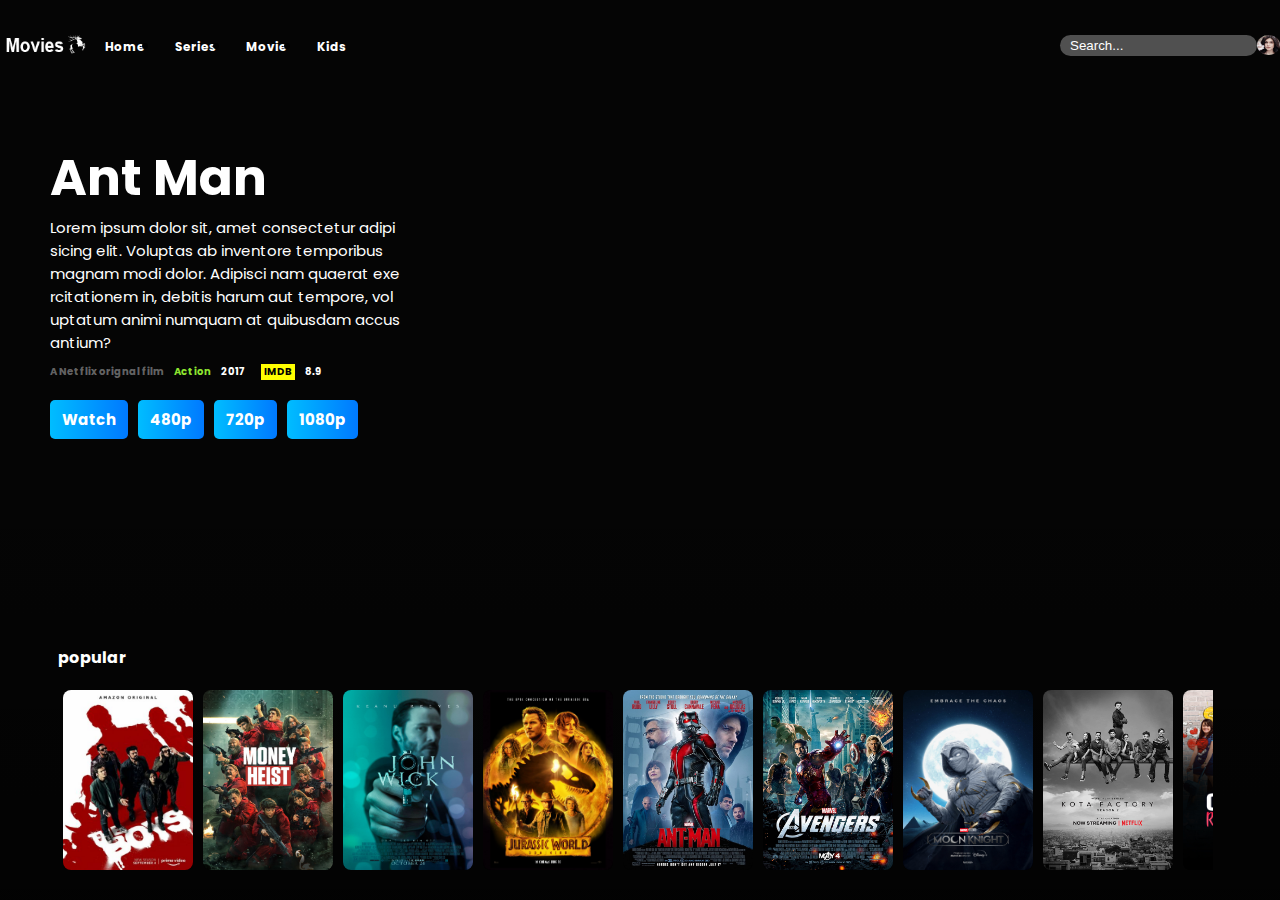
==== Ant Man.html @ 2d6aa15d "added" ====
<!DOCTYPE html>
<html lang="en">
<head>
    <meta charset="UTF-8">
    <meta name="viewport" content="width=device-width, initial-scale=1.0">
    <title>Money Heist</title>
    <link rel="stylesheet" href="https://cdnjs.cloudflare.com/ajax/libs/font-awesome/6.5.2/css/all.min.css" integrity="sha512-SnH5WK+bZxgPHs44uWIX+LLJAJ9/2PkPKZ5QiAj6Ta86w+fsb2TkcmfRyVX3pBnMFcV7oQPJkl9QevSCWr3W6A==" crossorigin="anonymous" referrerpolicy="no-referrer" />
    <link rel="preconnect" href="https://fonts.googleapis.com">
<link rel="preconnect" href="https://fonts.gstatic.com" crossorigin>
<link href="https://fonts.googleapis.com/css2?family=Poppins:ital,wght@0,100;0,200;0,300;0,400;0,500;0,600;0,700;0,800;0,900;1,100;1,200;1,300;1,400;1,500;1,600;1,700;1,800;1,900&display=swap" rel="stylesheet">
<link rel="stylesheet" href="./style.css">
<link rel="shortcut icon" href="./img/favicon.png" type="image/x-icon">
</head>
<body>
    <header>
        <video src="./video/Y2meta.app-Marvel Studios’ Ant-Man and The Wasp_ Quantumania _ Official Trailer-(720p).mp4" autoplay loop muted></video>
        <nav>
            <div class="logo_ul">
                <img src="./img/logo.png" alt="logo">
                <ul>
                    <li>
                        <a href="/">Home</a>
                    </li>
                    <li>
                        <a href="#" id="series">Series</a>
                    </li>
                    <li>
                        <a href="#" id="movies">Movie</a>
                    </li>
                    <li>
                        <a href="#">Kids</a>
                    </li>
                </ul>
            </div>
            <div class="search_user">
                <input type="text" placeholder="Search..." id="search_input">
                <img src="./img/user.jpg" alt="profile">
                <div class="search">
                    <!-- <a href="#" class="card" >
                        <img src="./img/the boys.jpg" alt="theboys">
                        <div class="cont">
                            <h3>The Boys</h3>
                            <p>Action, 2023, <span>IMDB</span><i class="fa-solid fa-star"></i>9.6</p>
                        </div>
                    </a> -->
                   
                   
                </div>
            </div>
        </nav>
        <div class="content">
            <h1 id="title" >Ant Man</h1>
            <p>Lorem ipsum dolor sit, amet consectetur adipisicing elit. Voluptas ab inventore temporibus magnam modi dolor. Adipisci nam quaerat exercitationem in, debitis harum aut 
                tempore, voluptatum animi numquam at quibusdam accusantium?</p>
                <div class="details">
                    <h6>A Netflix orignal film</h6>
                    <h5 id="gen">Action</h5>
                    <h4 id="date">2021</h4>
                    <h3 id="rate"><span>IMDB</span><i class="fa-solid fa-star"></i>9.6</h3>
                </div>
                <div class="btns">
                    <a href="#" id="play">Watch<i class="fa-solid fa-play"></i></a>
                    <a href="#" download="The Boys 480p" id="low_q">480p</a>
                    <a href="#" download="The Boys 720p" id="medium_q">720p</a>
                    <a href="#" download="The Boys 1080p" id="high_q">1080p</a>
                </div>
        </div>
        <section>
            <h4>popular</h4>
            <i class="fa-solid fa-chevron-left"></i>
            <i class="fa-solid fa-chevron-right"></i>
            <div class="cards">
                <!-- <a href="#" class="card">
                    <img class="poster" src="./img/the boys.jpg" alt="theboys">
                    <div class="rest-card">
                        <img src="./img/the boys1.jpg" alt="">
                        <div class="cont">
                            <h4>The boys</h4>
                            <div class="sub">
                                <p>Action , 2022</p>
                                <h3><span>IMDB</span><i class="fa-solid fa-star"></i>9.6</h3>
                            </div>
                        </div>
                    </div>
                </a> -->
                
                
            </div>
        </section>
    </header>

    <script src="./app.js"></script>

    <script >
        

        fetch(json_url)
        
        .then(Response => Response.json())
        .then((data) => {
            document.getElementById('title').innerText = data[4].name;
            document.getElementById('gen').innerText = data[4].genre;
            document.getElementById('date').innerText = data[4].date;
            document.getElementById('rate').innerHTML = `
            <span>IMDB</span><i class="fa-solid fa-star"></i>${data[4].imdb}`;

        })

    
        
      
    </script>
</body>
</html>
---- style.css ----
* {
    margin: 0px;
    padding: 0px;
    box-shadow: border-box;
}

body {
    width: 100%;
    height: 100vh;
    background-color: rgb(54, 54, 54);
    font-family: "Poppins", sans-serif;
    display: flex;
    align-items: center;
    justify-content: center;
}
header {
    position: relative;
    width: 100%;
    height: 100%;
    /* border: 2px solid #fff; */
    /* border-radius: 28px; */
    overflow: hidden;
    /* box-shadow: 0px 5px 25px -8px #000000; */
}
header::before {
    content: "";
    position: absolute;
    width: 100%;
    height: 100%;
    /* background: url("./img/money\ heist1.jpg") no-repeat center center/cover; */
    background-color: #000;
    opacity: .9;
    z-index: -1;
}

header::after {
    content: "";
    position: absolute;
    width: 100%;
    height: 100%;
    background: linear-gradient(180deg, transparent, #000);
    z-index: -1;
}
header video {
    position: absolute;
    width: 110%;
    height: 160%;
    top: -38%;
    /* left: -20%; */
    z-index: -1;
}

header nav {
    width: 100%;
    height: 10%;
    
    display: flex;
    align-items: center;
    justify-content: space-between;
   /* margin-right: 30px; */
   
}
header  nav .logo_ul{
    display: flex;
    align-items: center;
    justify-content: center;
}
header  nav .logo_ul img{
    width: 90px;
    text-decoration: none;
}
header  nav .logo_ul ul{
    display: flex;
    align-items: center;
    justify-content: center;
    text-decoration: none;
}
header  nav .logo_ul ul li{
    padding: 3px 15px;
    text-align: center;
    text-decoration: none;
}
header  nav .logo_ul ul li a {
    text-decoration: none;
    color: #fff;
    font-size: 12px;
    font-weight: bold;
    transition: 3s linear;

}
header  nav .logo_ul ul li a:hover {
    color: rgb(255, 255, 255 , 0.7)

}
header nav .search_user {
    position: relative;
    display: flex;
    align-items: center;
    justify-content: center; 
    
}
header nav .search_user input {
    padding: 3px 10px;
    border-radius: 20px;
    border: none;
    outline: none;
    background-color: rgb(255, 255, 255 , .3);
    /* margin-right: 10px; */
    /* z-index: 9999; */
}
header nav .search_user input::placeholder {
    color: #fff;
}
header nav .search_user img {
    width: 23px;
    height: 20px;
    border-radius:50% ;
}
header nav .search_user .search {
    position: absolute;
    width: 320px;
    height: 270px;
    /* border: 1px solid #fff; */
    right: 0;
    top: 40px;
    z-index: 99999;
    overflow-y: auto;
    /* background-color: rgb(255, 255, 255 , .3); */
}
header nav .search_user .search::-webkit-scrollbar {
    width: 5px;
    background-color: rgb(255, 255, 255, 0.3);
    border-radius: 5px;
    visibility: hidden;
}

header nav .search_user .search::-webkit-scrollbar-thumb {
    width: 5px;
    background-color: rgb(255, 255, 255, .3);
    border-radius: 5px;
    visibility: hidden;
}
header nav .search_user .search:hover::-webkit-scrollbar {
    
    visibility: visible;
}
header nav .search_user .search:hover::-webkit-scrollbar-thumb {
    
    visibility: visible;
}
header nav .search_user .search .card {
    position: relative;
    width: 100%;
    height: 50px;
    display: flex;
    margin-bottom: 5px;
    padding: 3px 0px;
    text-decoration: none;
    display: none;
}
header nav .search_user .search .card::before {
    content: "";
    position: absolute;
    width: 100%;
    height: 100%;
    background: rgb(255, 255, 255, .1) ;
    -webkit-backdrop-filter: blur(5px);
    opacity: .9;
    z-index: -1;
}
header nav .search_user .search .card img {
    width: 25px;
    height: 90%;
    border-radius: 2px;
    margin-left: 8px;
}
header nav .search_user .search .card .cont {
    color: white;
    margin-left: 10px;
}
header nav .search_user .search .card .cont h3 {
   font-size: 10px;
   line-height: 25px;
   overflow: hidden;
   text-overflow: ellipsis;
   white-space: nowrap;
   width: 250px;
}
header nav .search_user .search .card .cont p {
    font-size: 10px;
    color: rgb(255, 255, 255, -0);
    /* background-color: aquamarine; */
}
header nav .search_user .search .card .cont span {
    background-color: yellow;
    color: black;
    padding: 0px 3px;
    margin: 0px 5px ;
    font-weight: 500;
}
header .content {
    position: relative;
    color: white;
    margin-top: 50px;
    padding-left: 50px;

}
header .content h1 {
    font-size: 50px;
}
header .content p {
    font-size: 15px;
    width: 350px;
    word-break: break-all;
}
header .content .details {
    display: flex;
    align-items: center;
    margin-top: 10px;
}
header .content .details h6 {
    font-size: 10px;
    margin-right: 10px;
    color: rgb(255, 255, 255, .4);
}
header .content .details h5 {
    color: rgb(142, 230, 48);
    font-size: 10px;
    margin-right: 10px;
}
header .content .details h4 {
    color: white;
    font-size: 10px;
    margin-right: 10px;
}
header .content .details h3 {
    color: white;
    display: flex;
    align-items: center;
    font-size: 10px;
}
header .content .details h3 span {
    padding: 0px 3px;
    background-color:yellow ;
    margin: 0px 5px 0px 5px;
    color: #000;
}
header .content .details h3 i{
    margin-right: 5px;
}
header .content .btns {
    margin-top: 20px;
    display: flex;
    align-items: center;
}
header .content .btns a {
    padding: 8px 12px;
    font-size: 15px;
    font-weight: 680;
    background: linear-gradient(90deg, #00bdff, #0079ff);
    border-radius: 5px;
    color: white;
    margin-right: 10px;
    text-decoration: none;
    animation: button 1s linear infinite ;
}

@keyframes button {
    0% {
        background: linear-gradient(0deg, #00bdff, #0079ff);
    }
    12% {
        background: linear-gradient(45deg, #00bdff, #0079ff);
    }
    24% {
        background: linear-gradient(95deg, #00bdff, #0079ff);
    }
    34% {
        background: linear-gradient(145deg, #00bdff, #0079ff);
    }
    42% {
        background: linear-gradient(195deg, #00bdff, #0079ff);   
    }
    60% {
        background: linear-gradient(245deg, #00bdff, #0079ff);   
    }
    72% {
        background: linear-gradient(295deg, #00bdff, #0079ff);   
    }
    100% {
        background: linear-gradient(360deg, #00bdff, #0079ff);   
    }
}

header section{
    position: absolute;
    width: 93%;
    height: auto;
    padding: 0px 58px;
    bottom: 20px;
    color: #fff;
}
header section .cards {
    position: relative;
    width: 97%;
    height: 200px;
/*    
    border: 1px solid #fff; */
    margin-top: 10px;
    
    display: flex;
    align-items: center;
    overflow-x: auto;
    scroll-behavior: smooth;
}
header section .cards::-webkit-scrollbar {
    display: none;
}
header section .cards .card{
    position: relative;
    min-width: 130px;
    height: 180px;
    margin: 10px 5px;
    /* border: 1px solid white; */
    border-radius: 8px;
    border-right: 10px;
    background-color: black;
    transition: .3s linear;
    
}
header section .cards .card .poster {
    width: 100%;
    height: 100%;
    border-radius: 8px;
    position: relative;
}
header section .cards .card:hover {
    min-width: 300px;
    overflow: hidden;
}
header section .cards .card .rest-card {
    position: absolute;
    width: 100%;
    height: 100%;
    border-radius: 8px;
    left: 0;
    top: 0;
    z-index: 999999;
    opacity: 0;
    transition: 1s linear;
}
header section .cards .card .rest-card img {
    position: relative;
    width: 100%;
    height: 100%;
    border-radius: 8px;
    z-index: -1;
}
header section .cards .card .rest-card::after {
    content: "";
    position: absolute;
    width: 100%;
    height: 100%;
    background: linear-gradient(180deg, transparent, #000);
    left: 0;
    bottom: 0;
    z-index: -1;
}
header section .cards .card .rest-card .cont {
    position: absolute;
    width: 100%;
    bottom: 10px;
    left: 0;
    color: #fff;
    padding: 0px 20px;

}
header section .cards .card .rest-card .cont .sub {
    display: flex;
    justify-content: space-between;
    align-items: center;
}
header section .cards .card .rest-card .cont .sub p {
    font-size: 12px;
    font-weight: 400;
    color: rgb(128, 128, 127);
}
header section .cards .card .rest-card .cont .sub h3 {
    color: white;
    font-size: 12px;
    display: flex;
    align-items: center;
}
header section .cards .card .rest-card .cont .sub h3 span {
    background-color: yellow;
    color: black;
    padding: 0px 3px;
    margin: 0px 5px ;
    font-weight: 500;
}
header section .cards .card .rest-card .cont .sub h3 span i {
    margin-right: 30px;
}
header section .cards .card:hover .rest-card {
    opacity: 1;
}
header section .fa-chevron-left ,
 .fa-chevron-right {
    position: absolute;
    top: 50%;
    left: 2%;
    width: 25px;
    height: 25px;
    background-color: rgb(255, 255, 255, .3);
    color: #fff;
    display: flex;
    align-items: center;
    justify-content: center;
    border-radius: 50%;
    font-size: 12px;
    cursor: pointer;
    transition: 1s all;
    z-index: 9999999;
    opacity: 0;
}
header section .fa-chevron-right {
    left: unset;
    right: 3%;
}
header section:hover .fa-chevron-right {
    opacity: 1;
}
header section:hover .fa-chevron-left {
    opacity: 1;
}

@media screen and (max-width:1250px) {
    header video {
        position: absolute;
        width: 200%;
        height: 180%;
    }
}
@media screen and (max-width:671px) {
    header {
        
        width: 100%;
        height: 100%;
       
    }
    header nav {
        height: 15%;
        /* padding: 0px px; */

    } 
    header .content {
        padding-left: 10px;
    
    }
    header section{
        left: -42px;
        bottom: 100px;
        padding-left: 0px 10px;
        
    }
    header  nav .logo_ul ul{
        position: absolute;
        top: 0px;
        left: 10px;
    }
    header  nav .logo_ul li {
        padding: 3px 5px;
    }
    header  nav .logo_ul li a {
        font-size: 10px;
    }
}

@media screen and (max-width:780px){
    header video {
        position: absolute;
        width: 420%;
        height: 180%;
        left: -50%;
    }
}
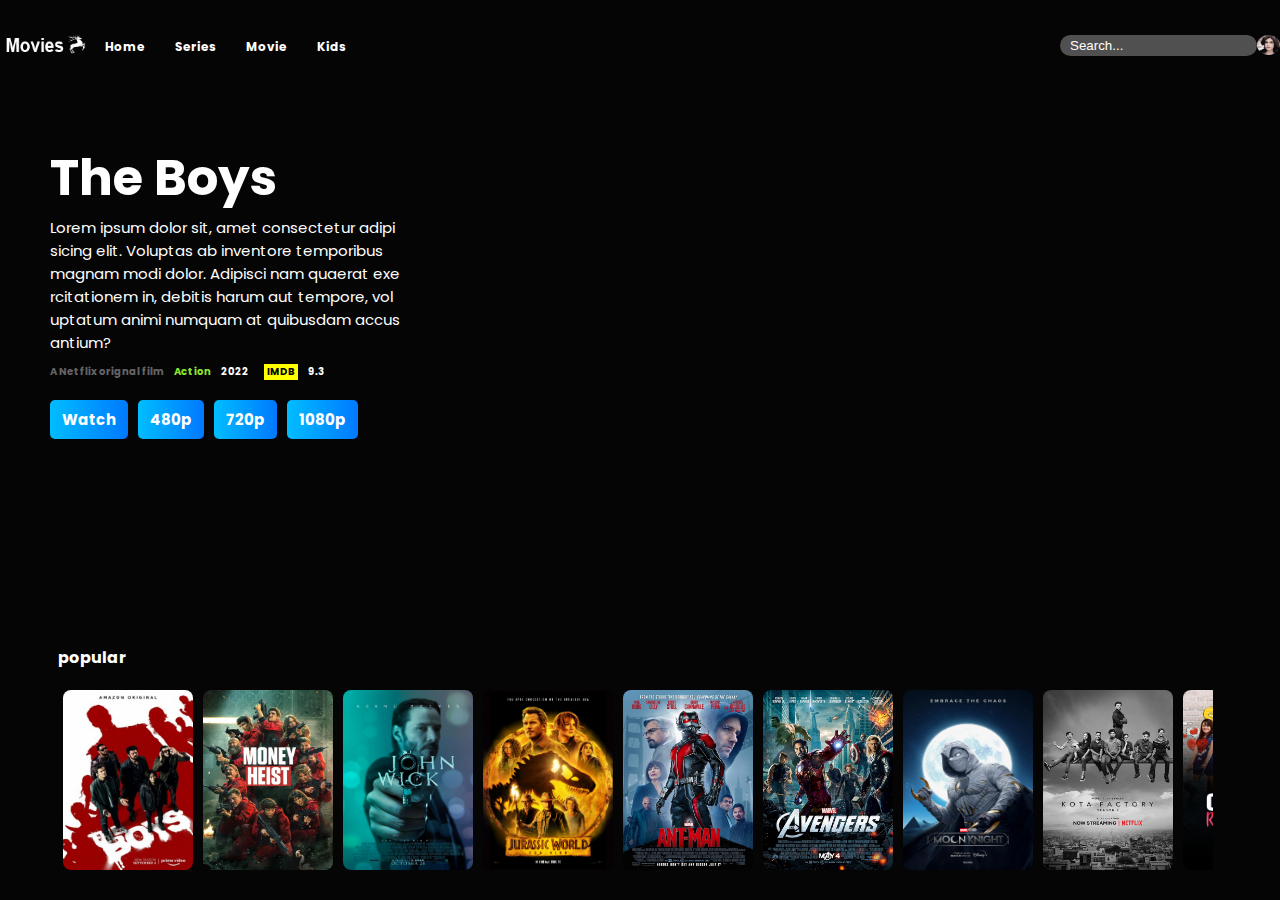
==== commit 1f8b5099: "updated" ====
--- a/Ant Man.html
+++ b/Ant Man.html
@@ -3,7 +3,7 @@
 <head>
     <meta charset="UTF-8">
     <meta name="viewport" content="width=device-width, initial-scale=1.0">
-    <title>Money Heist</title>
+    <title>Ant Man</title>
     <link rel="stylesheet" href="https://cdnjs.cloudflare.com/ajax/libs/font-awesome/6.5.2/css/all.min.css" integrity="sha512-SnH5WK+bZxgPHs44uWIX+LLJAJ9/2PkPKZ5QiAj6Ta86w+fsb2TkcmfRyVX3pBnMFcV7oQPJkl9QevSCWr3W6A==" crossorigin="anonymous" referrerpolicy="no-referrer" />
     <link rel="preconnect" href="https://fonts.googleapis.com">
 <link rel="preconnect" href="https://fonts.gstatic.com" crossorigin>
--- a/style.css
+++ b/style.css
@@ -12,6 +12,10 @@
     display: flex;
     align-items: center;
     justify-content: center;
+    overflow-y: auto;
+}
+body::-webkit-scrollbar {
+    display: none;
 }
 header {
     position: relative;
@@ -33,14 +37,14 @@
     z-index: -1;
 }
 
-header::after {
+/* header::after {
     content: "";
     position: absolute;
     width: 100%;
     height: 100%;
     background: linear-gradient(180deg, transparent, #000);
     z-index: -1;
-}
+} */
 header video {
     position: absolute;
     width: 110%;
@@ -79,6 +83,7 @@
     padding: 3px 15px;
     text-align: center;
     text-decoration: none;
+    list-style: none;
 }
 header  nav .logo_ul ul li a {
     text-decoration: none;
@@ -297,6 +302,7 @@
     width: 93%;
     height: auto;
     padding: 0px 58px;
+    /* top: 100px; */
     bottom: 20px;
     color: #fff;
 }
@@ -335,7 +341,7 @@
     position: relative;
 }
 header section .cards .card:hover {
-    min-width: 300px;
+    min-width: 320px;
     overflow: hidden;
 }
 header section .cards .card .rest-card {
@@ -377,8 +383,9 @@
 }
 header section .cards .card .rest-card .cont .sub {
     display: flex;
-    justify-content: space-between;
-    align-items: center;
+    justify-content: space-evenly;
+    align-items: center;
+    margin-right: 10px;
 }
 header section .cards .card .rest-card .cont .sub p {
     font-size: 12px;
@@ -483,4 +490,6 @@
         height: 180%;
         left: -50%;
     }
-}+}
+
+
